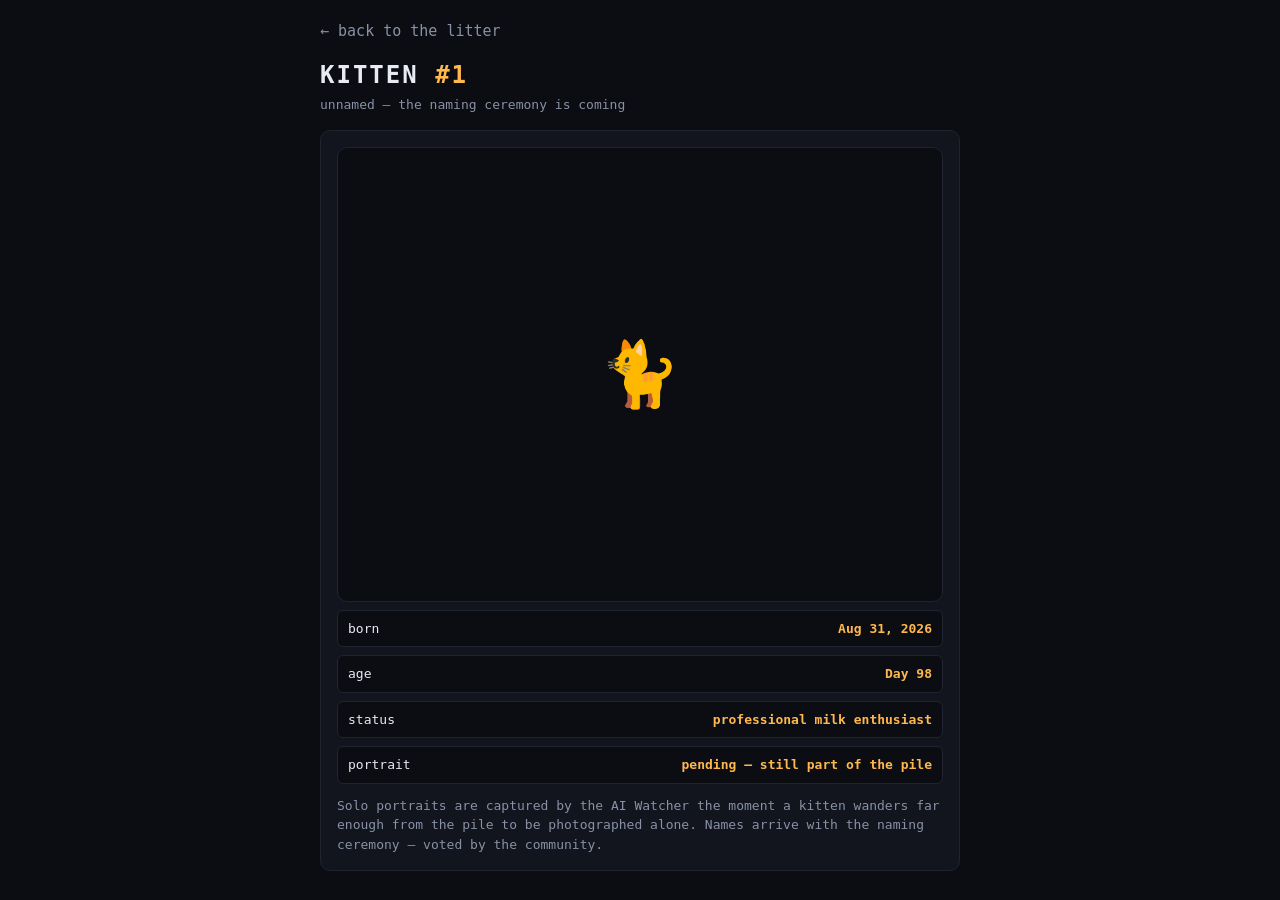
==== kitten.html @ a92bf665 "Add Watcher thread, The Six roster, and per-kitten pages Co-Authored-By: Claude Fable 5 <noreply@ant" ====
<!doctype html>
<html lang="en">
<head>
<meta charset="utf-8">
<meta name="viewport" content="width=device-width, initial-scale=1">
<title>THE LITTER — kitten</title>
<style>
  :root {
    --bg: #0b0d12; --panel: #12151d; --edge: #1f2430; --text: #e8ebf2; --dim: #8891a5;
    --accent: #ffb84d; --hot: #ff5c7a; --ok: #58d68d;
  }
  * { box-sizing: border-box; margin: 0; }
  body { background: var(--bg); color: var(--text); font: 15px/1.5 ui-monospace, "SF Mono", Menlo, monospace; padding: 20px; }
  .wrap { max-width: 640px; margin: 0 auto; }
  a { color: var(--dim); text-decoration: none; }
  a:hover { color: var(--accent); }
  h1 { font-size: 24px; letter-spacing: 2px; margin: 14px 0 2px; }
  h1 span { color: var(--accent); }
  .panel { background: var(--panel); border: 1px solid var(--edge); border-radius: 10px; padding: 16px; margin-top: 16px; }
  .portrait { width: 100%; aspect-ratio: 4/3; border-radius: 10px; border: 1px solid var(--edge); background: var(--bg); display: grid; place-items: center; overflow: hidden; }
  .portrait img { width: 100%; height: 100%; object-fit: cover; }
  .portrait .ph { font-size: 64px; }
  .tag { color: var(--dim); font-size: 13px; }
  .row { display: flex; justify-content: space-between; font-size: 13px; padding: 8px 10px; background: var(--bg); border: 1px solid var(--edge); border-radius: 6px; margin-top: 8px; }
  .row b { color: var(--accent); }
  .note { color: var(--dim); font-size: 13px; margin-top: 12px; }
</style>
</head>
<body>
<div class="wrap">
  <a href="/">&larr; back to the litter</a>
  <h1>KITTEN <span id="num">#?</span></h1>
  <div class="tag" id="name">unnamed — the naming ceremony is coming</div>

  <div class="panel">
    <div class="portrait" id="portrait"><span class="ph">🐈</span></div>
    <div class="row"><span>born</span><b>Aug 31, 2026</b></div>
    <div class="row"><span>age</span><b id="age">Day ?</b></div>
    <div class="row"><span>status</span><b id="status">professional milk enthusiast</b></div>
    <div class="row"><span>portrait</span><b id="pstatus">pending — still part of the pile</b></div>
    <div class="note">Solo portraits are captured by the AI Watcher the moment a kitten
    wanders far enough from the pile to be photographed alone. Names arrive with the
    naming ceremony — voted by the community.</div>
  </div>
</div>

<script>
const KITTENS = {
  1: { name: null }, 2: { name: null }, 3: { name: null },
  4: { name: null }, 5: { name: null }, 6: { name: null },
};
const n = Math.min(6, Math.max(1, Number(new URLSearchParams(location.search).get("n")) || 1));
document.getElementById("num").textContent = "#" + n;
document.title = "THE LITTER — kitten #" + n;
if (KITTENS[n].name) document.getElementById("name").textContent = KITTENS[n].name;
document.getElementById("age").textContent = "Day " + (Math.floor((Date.now() - new Date("2026-08-31")) / 864e5) + 1);
const img = new Image();
img.onload = () => {
  const p = document.getElementById("portrait");
  p.innerHTML = "";
  p.appendChild(img);
  document.getElementById("pstatus").textContent = "captured by the Watcher";
};
img.src = "k/" + n + ".jpg";
</script>
</body>
</html>
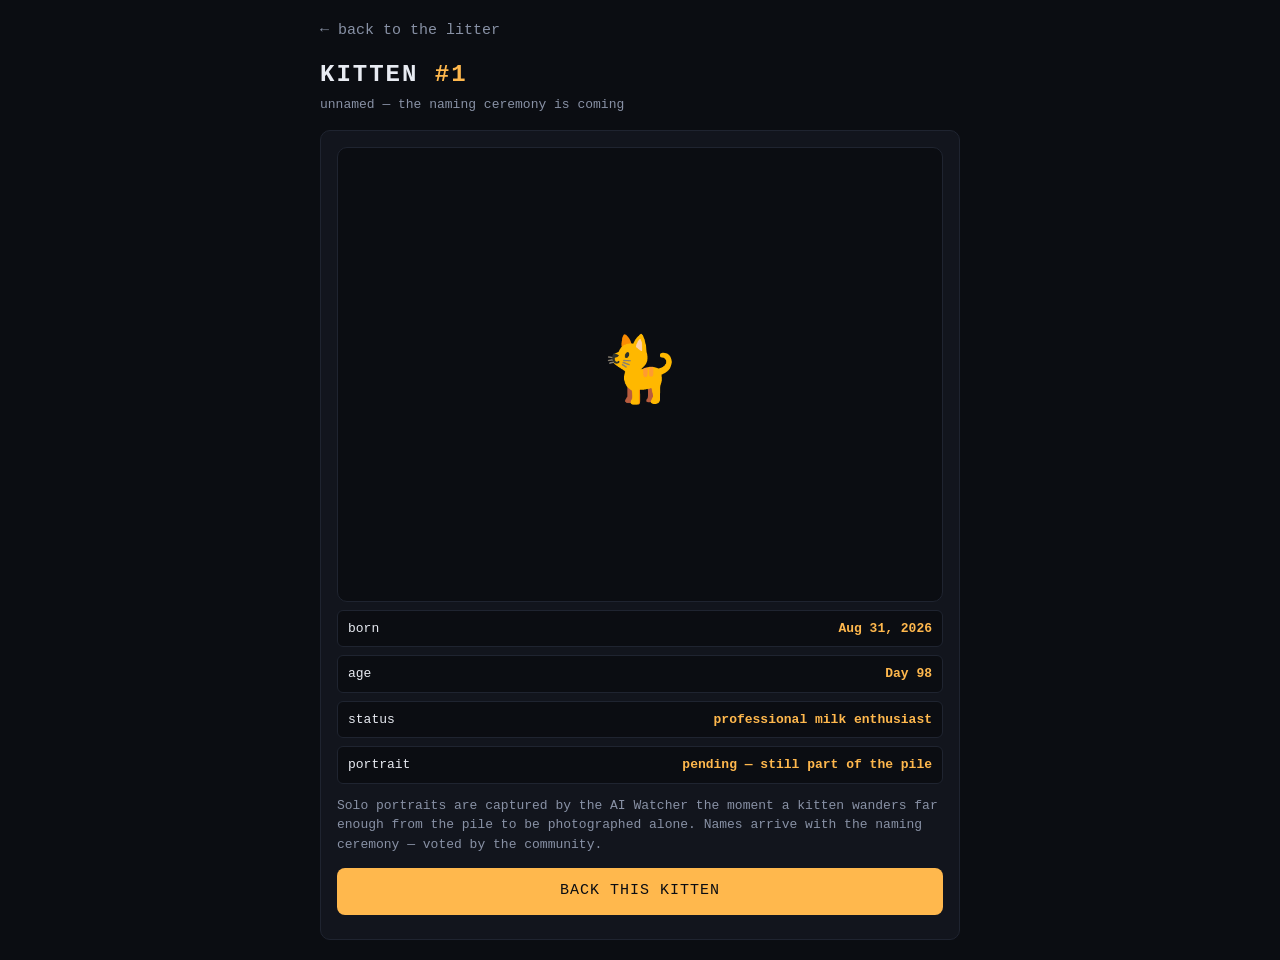
==== commit fef495a3: "Pump-page upgrade: OG tags, mantra marquee, coin strip, big stats, three-things, moments gallery, ki" ====
--- a/kitten.html
+++ b/kitten.html
@@ -24,6 +24,9 @@
   .row { display: flex; justify-content: space-between; font-size: 13px; padding: 8px 10px; background: var(--bg); border: 1px solid var(--edge); border-radius: 6px; margin-top: 8px; }
   .row b { color: var(--accent); }
   .note { color: var(--dim); font-size: 13px; margin-top: 12px; }
+  .pledge { width: 100%; margin-top: 14px; padding: 12px; font: inherit; font-size: 15px; letter-spacing: 1px; color: var(--bg); background: var(--accent); border: 0; border-radius: 8px; cursor: pointer; }
+  .pledge:disabled { background: var(--edge); color: var(--dim); cursor: default; }
+  .backers { text-align: center; color: var(--ok); font-size: 13px; margin-top: 8px; }
 </style>
 </head>
 <body>
@@ -41,6 +44,8 @@
     <div class="note">Solo portraits are captured by the AI Watcher the moment a kitten
     wanders far enough from the pile to be photographed alone. Names arrive with the
     naming ceremony — voted by the community.</div>
+    <button class="pledge" id="pledge">BACK THIS KITTEN</button>
+    <div class="backers" id="backers"></div>
   </div>
 </div>
 
@@ -54,6 +59,36 @@
 document.title = "THE LITTER — kitten #" + n;
 if (KITTENS[n].name) document.getElementById("name").textContent = KITTENS[n].name;
 document.getElementById("age").textContent = "Day " + (Math.floor((Date.now() - new Date("2026-08-31")) / 864e5) + 1);
+const API = "https://litter-api.boogaav.workers.dev";
+const btn = document.getElementById("pledge");
+const backersEl = document.getElementById("backers");
+
+function renderCounts(pledges) {
+  const mine = pledges.find((p) => p.kitten === n);
+  backersEl.textContent = mine ? `${mine.count} backers` : "be the first backer";
+}
+fetch(API + "/api/pledges").then((r) => r.json()).then(renderCounts).catch(() => {});
+
+let pledged = false;
+try { pledged = localStorage.getItem("pledged-" + n) === "1"; } catch {}
+if (pledged) { btn.disabled = true; btn.textContent = "YOU BACK KITTEN #" + n; }
+
+btn.onclick = async () => {
+  btn.disabled = true;
+  try {
+    const pledges = await (await fetch(API + "/pledge", {
+      method: "POST",
+      headers: { "content-type": "application/json" },
+      body: JSON.stringify({ kitten: n }),
+    })).json();
+    renderCounts(pledges);
+    btn.textContent = "YOU BACK KITTEN #" + n;
+    try { localStorage.setItem("pledged-" + n, "1"); } catch {}
+  } catch {
+    btn.disabled = false;
+  }
+};
+
 const img = new Image();
 img.onload = () => {
   const p = document.getElementById("portrait");
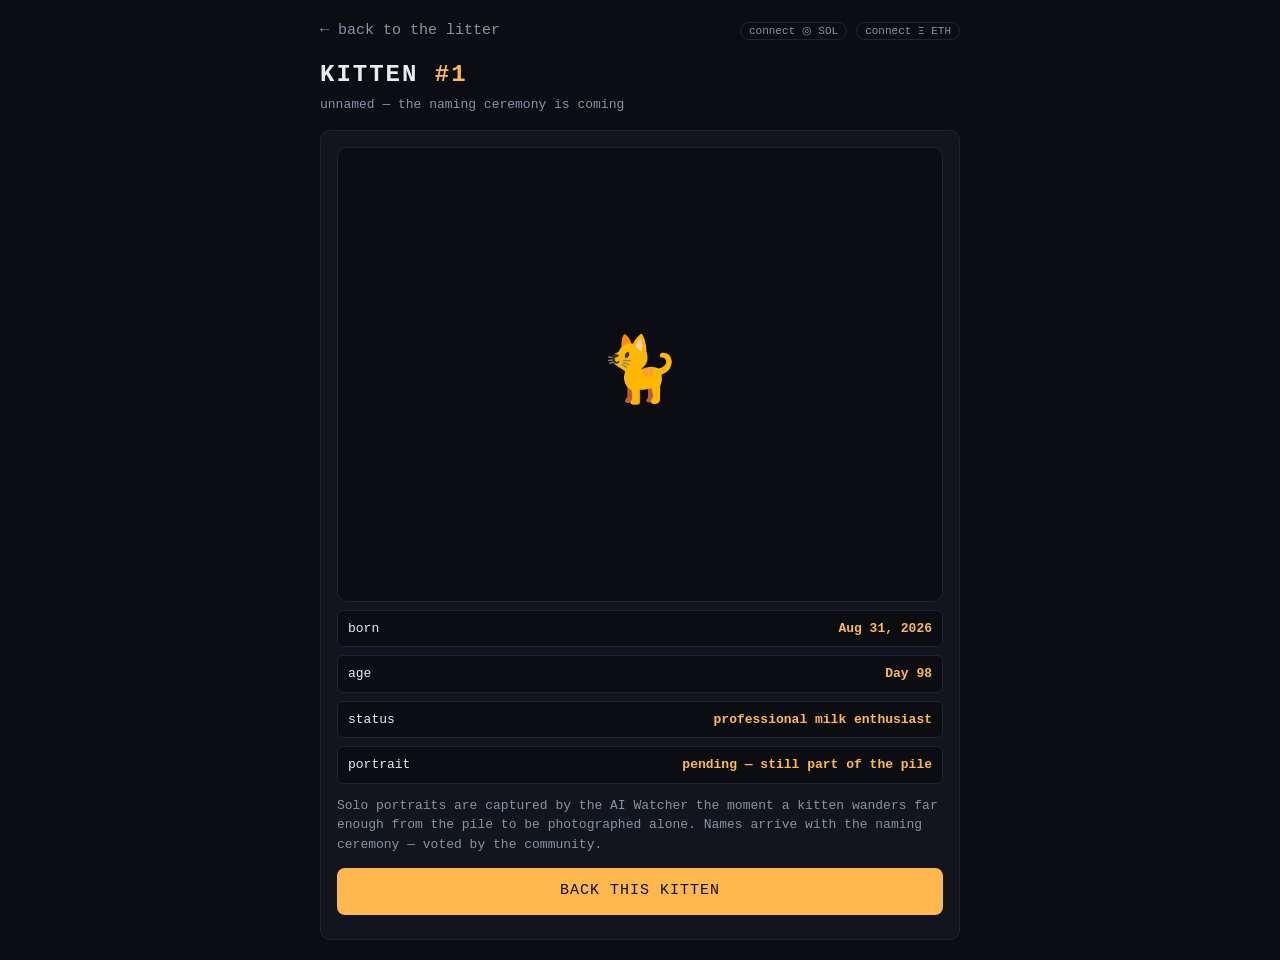
==== commit 95c06b8c: "Sign-in with ETH & SOL wallets: verified sessions, wallet-bound kitten pledges Co-Authored-By: Claud" ====
--- a/kitten.html
+++ b/kitten.html
@@ -27,11 +27,14 @@
   .pledge { width: 100%; margin-top: 14px; padding: 12px; font: inherit; font-size: 15px; letter-spacing: 1px; color: var(--bg); background: var(--accent); border: 0; border-radius: 8px; cursor: pointer; }
   .pledge:disabled { background: var(--edge); color: var(--dim); cursor: default; }
   .backers { text-align: center; color: var(--ok); font-size: 13px; margin-top: 8px; }
+  .badge { font-size: 11px; padding: 2px 8px; border-radius: 99px; border: 1px solid var(--edge); color: var(--dim); }
+  .badge.liveai { border-color: var(--ok); color: var(--ok); }
+  .topbar { display: flex; justify-content: space-between; align-items: center; }
 </style>
 </head>
 <body>
 <div class="wrap">
-  <a href="/">&larr; back to the litter</a>
+  <div class="topbar"><a href="/">&larr; back to the litter</a><span id="walletBox"></span></div>
   <h1>KITTEN <span id="num">#?</span></h1>
   <div class="tag" id="name">unnamed — the naming ceremony is coming</div>
 
@@ -49,6 +52,7 @@
   </div>
 </div>
 
+<script src="wallet.js"></script>
 <script>
 const KITTENS = {
   1: { name: null }, 2: { name: null }, 3: { name: null },
@@ -69,21 +73,42 @@
 }
 fetch(API + "/api/pledges").then((r) => r.json()).then(renderCounts).catch(() => {});
 
-let pledged = false;
-try { pledged = localStorage.getItem("pledged-" + n) === "1"; } catch {}
-if (pledged) { btn.disabled = true; btn.textContent = "YOU BACK KITTEN #" + n; }
+function syncButton() {
+  const s = walletSession();
+  if (s) {
+    btn.disabled = false;
+    btn.textContent = "BACK KITTEN #" + n + " AS " + shortAddr(s.address);
+    fetch(API + "/api/me", { headers: { authorization: "Bearer " + s.token } })
+      .then((r) => r.json())
+      .then((me) => { if (me.kitten === n) btn.textContent = "KITTEN #" + n + " IS YOURS 🐾"; })
+      .catch(() => {});
+  } else {
+    let pledged = false;
+    try { pledged = localStorage.getItem("pledged-" + n) === "1"; } catch {}
+    btn.disabled = pledged;
+    btn.textContent = pledged ? "YOU BACK KITTEN #" + n : "BACK THIS KITTEN";
+  }
+}
+mountWalletButton(syncButton);
+syncButton();
 
 btn.onclick = async () => {
   btn.disabled = true;
+  const s = walletSession();
   try {
+    const headers = { "content-type": "application/json" };
+    if (s) headers.authorization = "Bearer " + s.token;
     const pledges = await (await fetch(API + "/pledge", {
-      method: "POST",
-      headers: { "content-type": "application/json" },
-      body: JSON.stringify({ kitten: n }),
+      method: "POST", headers, body: JSON.stringify({ kitten: n }),
     })).json();
     renderCounts(pledges);
-    btn.textContent = "YOU BACK KITTEN #" + n;
-    try { localStorage.setItem("pledged-" + n, "1"); } catch {}
+    if (s) {
+      btn.textContent = "KITTEN #" + n + " IS YOURS 🐾";
+      btn.disabled = false;
+    } else {
+      btn.textContent = "YOU BACK KITTEN #" + n;
+      try { localStorage.setItem("pledged-" + n, "1"); } catch {}
+    }
   } catch {
     btn.disabled = false;
   }
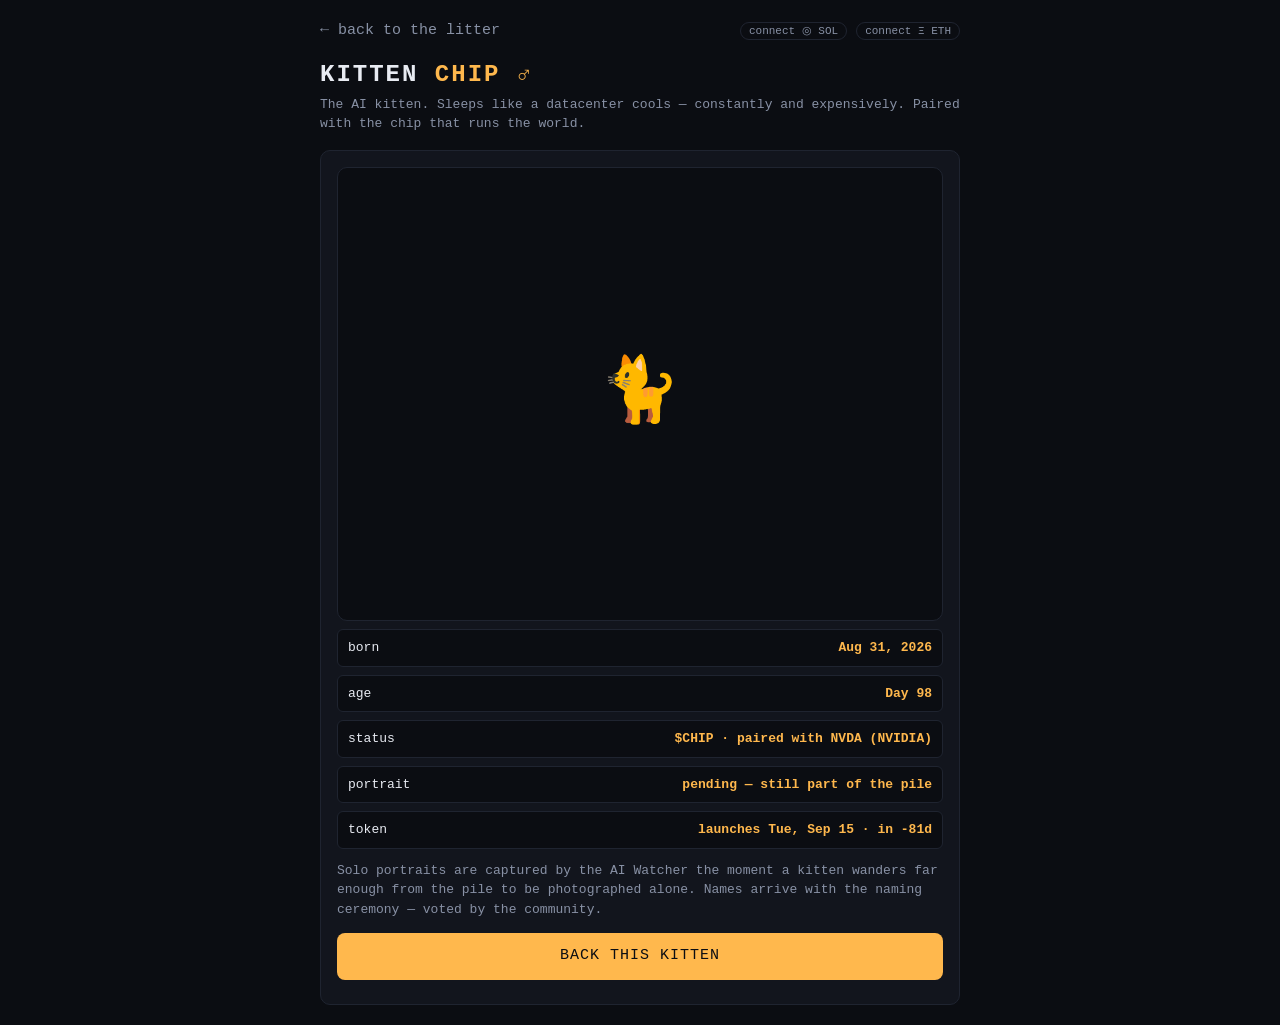
==== commit becc3f84: "The Family slider: six kitten profiles with stock pair, ticker, Tuesday launch schedule; kitten page" ====
--- a/kitten.html
+++ b/kitten.html
@@ -53,16 +53,31 @@
 </div>
 
 <script src="wallet.js"></script>
+<script src="kittens.js"></script>
 <script>
-const KITTENS = {
-  1: { name: null }, 2: { name: null }, 3: { name: null },
-  4: { name: null }, 5: { name: null }, 6: { name: null },
-};
 const n = Math.min(6, Math.max(1, Number(new URLSearchParams(location.search).get("n")) || 1));
-document.getElementById("num").textContent = "#" + n;
-document.title = "THE LITTER — kitten #" + n;
-if (KITTENS[n].name) document.getElementById("name").textContent = KITTENS[n].name;
+const K = KITTENS.find((k) => k.n === n);
+document.getElementById("num").textContent = K.name.toUpperCase() + " " + K.sex;
+document.title = "THE LITTER — " + K.name + " ($" + K.ticker + ")";
+document.getElementById("name").textContent = K.bio;
 document.getElementById("age").textContent = "Day " + (Math.floor((Date.now() - new Date("2026-08-31")) / 864e5) + 1);
+document.getElementById("status").textContent = "$" + K.ticker + " · paired with " + K.pair + " (" + K.pairName + ")";
+const launchRow = document.createElement("div");
+launchRow.className = "row";
+launchRow.innerHTML = `<span>token</span><b>${kittenLaunchLabel(K)}</b>`;
+document.getElementById("pstatus").parentElement.after(launchRow);
+if (K.ca) {
+  const caRow = document.createElement("div");
+  caRow.className = "row";
+  caRow.innerHTML = `<span>CA</span><b style="cursor:pointer" title="copy">${K.ca.slice(0, 8)}…${K.ca.slice(-6)} 📋</b>`;
+  caRow.querySelector("b").onclick = () => navigator.clipboard.writeText(K.ca);
+  launchRow.after(caRow);
+  const trade = document.createElement("a");
+  trade.className = "pledge"; trade.style.cssText = "display:block;text-align:center;text-decoration:none;margin-top:10px";
+  trade.target = "_blank"; trade.rel = "noopener";
+  trade.href = "https://www.ponsfamily.com/launchpad/" + K.ca; trade.textContent = "🐾 TRADE $" + K.ticker;
+  caRow.after(trade);
+}
 const API = "https://litter-api.boogaav.workers.dev";
 const btn = document.getElementById("pledge");
 const backersEl = document.getElementById("backers");
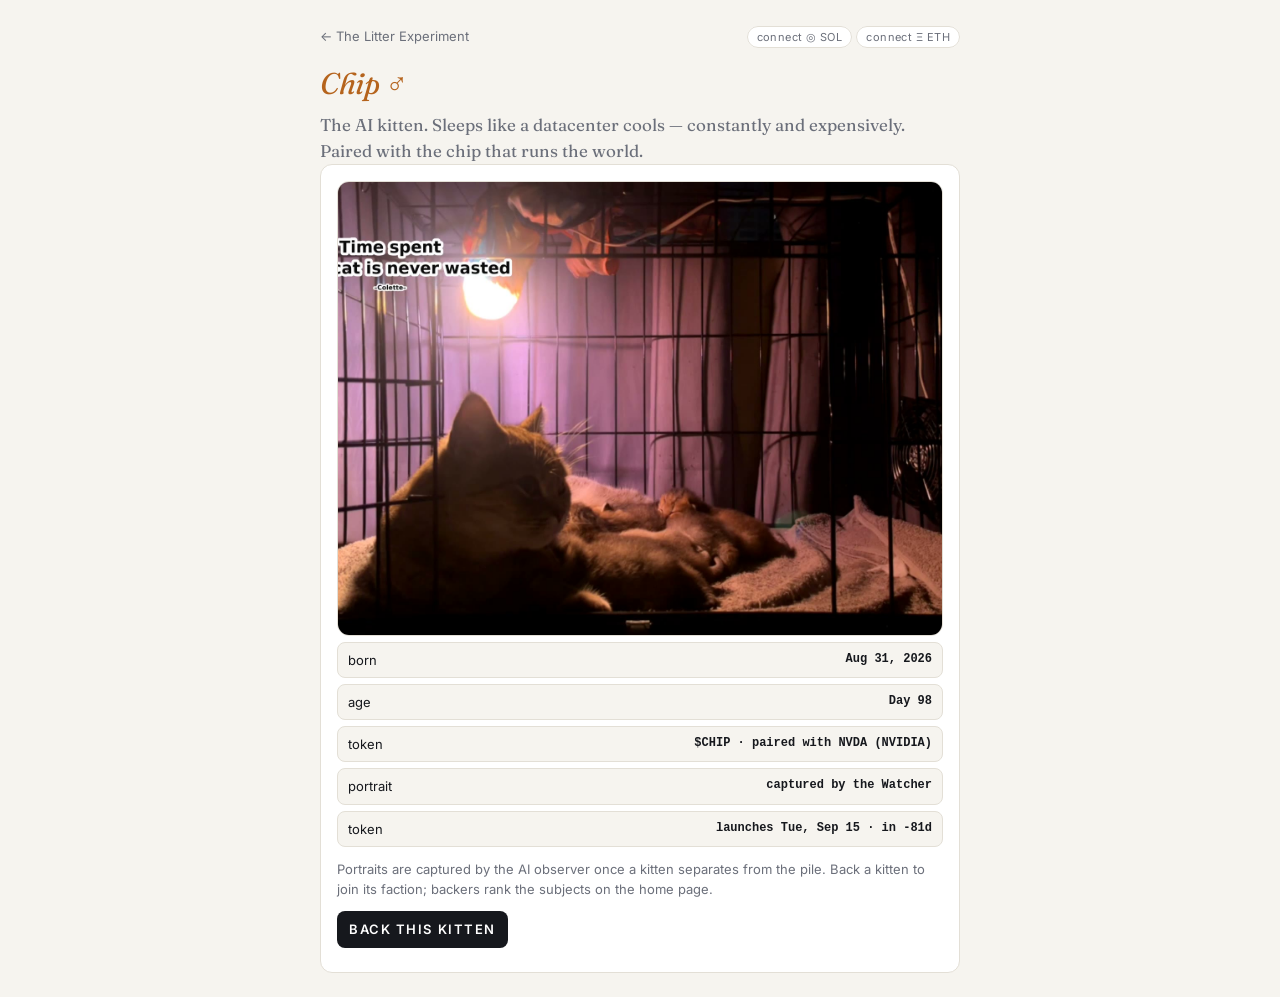
==== commit 524de562: "Light 'open experiment' theme: shared theme.css, editorial type, emoji-free UI, reframed copy Co-Aut" ====
--- a/kitten.html
+++ b/kitten.html
@@ -4,50 +4,33 @@
 <meta charset="utf-8">
 <meta name="viewport" content="width=device-width, initial-scale=1">
 <title>THE LITTER — kitten</title>
+<link rel="stylesheet" href="theme.css">
 <style>
-  :root {
-    --bg: #0b0d12; --panel: #12151d; --edge: #1f2430; --text: #e8ebf2; --dim: #8891a5;
-    --accent: #ffb84d; --hot: #ff5c7a; --ok: #58d68d;
-  }
-  * { box-sizing: border-box; margin: 0; }
-  body { background: var(--bg); color: var(--text); font: 15px/1.5 ui-monospace, "SF Mono", Menlo, monospace; padding: 20px; }
-  .wrap { max-width: 640px; margin: 0 auto; }
-  a { color: var(--dim); text-decoration: none; }
-  a:hover { color: var(--accent); }
-  h1 { font-size: 24px; letter-spacing: 2px; margin: 14px 0 2px; }
-  h1 span { color: var(--accent); }
-  .panel { background: var(--panel); border: 1px solid var(--edge); border-radius: 10px; padding: 16px; margin-top: 16px; }
-  .portrait { width: 100%; aspect-ratio: 4/3; border-radius: 10px; border: 1px solid var(--edge); background: var(--bg); display: grid; place-items: center; overflow: hidden; }
+  .wrap { max-width: 640px; }
+  .portrait { width: 100%; aspect-ratio: 4/3; border-radius: 12px; border: 1px solid var(--edge); background: var(--accent-soft); display: grid; place-items: center; overflow: hidden; color: var(--accent); font: 600 64px var(--serif); }
   .portrait img { width: 100%; height: 100%; object-fit: cover; }
-  .portrait .ph { font-size: 64px; }
-  .tag { color: var(--dim); font-size: 13px; }
-  .row { display: flex; justify-content: space-between; font-size: 13px; padding: 8px 10px; background: var(--bg); border: 1px solid var(--edge); border-radius: 6px; margin-top: 8px; }
-  .row b { color: var(--accent); }
+  .tag { color: var(--dim); font-family: var(--serif); font-size: 17px; margin-top: 4px; }
   .note { color: var(--dim); font-size: 13px; margin-top: 12px; }
-  .pledge { width: 100%; margin-top: 14px; padding: 12px; font: inherit; font-size: 15px; letter-spacing: 1px; color: var(--bg); background: var(--accent); border: 0; border-radius: 8px; cursor: pointer; }
-  .pledge:disabled { background: var(--edge); color: var(--dim); cursor: default; }
   .backers { text-align: center; color: var(--ok); font-size: 13px; margin-top: 8px; }
-  .badge { font-size: 11px; padding: 2px 8px; border-radius: 99px; border: 1px solid var(--edge); color: var(--dim); }
-  .badge.liveai { border-color: var(--ok); color: var(--ok); }
   .topbar { display: flex; justify-content: space-between; align-items: center; }
+  .topbar a { text-decoration: none; color: var(--dim); font-size: 13px; }
+  h1 { margin-top: 14px; }
 </style>
 </head>
 <body>
 <div class="wrap">
-  <div class="topbar"><a href="/">&larr; back to the litter</a><span id="walletBox"></span></div>
-  <h1>KITTEN <span id="num">#?</span></h1>
-  <div class="tag" id="name">unnamed — the naming ceremony is coming</div>
+  <div class="topbar"><a href="/">&larr; The Litter Experiment</a><span id="walletBox"></span></div>
+  <h1><span id="num">Kitten</span></h1>
+  <div class="tag" id="name"></div>
 
   <div class="panel">
-    <div class="portrait" id="portrait"><span class="ph">🐈</span></div>
+    <div class="portrait" id="portrait"><span class="ph" id="ph"></span></div>
     <div class="row"><span>born</span><b>Aug 31, 2026</b></div>
     <div class="row"><span>age</span><b id="age">Day ?</b></div>
-    <div class="row"><span>status</span><b id="status">professional milk enthusiast</b></div>
+    <div class="row"><span>token</span><b id="status"></b></div>
     <div class="row"><span>portrait</span><b id="pstatus">pending — still part of the pile</b></div>
-    <div class="note">Solo portraits are captured by the AI Watcher the moment a kitten
-    wanders far enough from the pile to be photographed alone. Names arrive with the
-    naming ceremony — voted by the community.</div>
-    <button class="pledge" id="pledge">BACK THIS KITTEN</button>
+    <div class="note">Portraits are captured by the AI observer once a kitten separates from the pile. Back a kitten to join its faction; backers rank the subjects on the home page.</div>
+    <button class="pledge" id="pledge">Back this kitten</button>
     <div class="backers" id="backers"></div>
   </div>
 </div>
@@ -57,8 +40,9 @@
 <script>
 const n = Math.min(6, Math.max(1, Number(new URLSearchParams(location.search).get("n")) || 1));
 const K = KITTENS.find((k) => k.n === n);
-document.getElementById("num").textContent = K.name.toUpperCase() + " " + K.sex;
-document.title = "THE LITTER — " + K.name + " ($" + K.ticker + ")";
+document.getElementById("num").textContent = K.name + " " + K.sex;
+document.getElementById("ph").textContent = K.name[0];
+document.title = "The Litter Experiment — " + K.name + " ($" + K.ticker + ")";
 document.getElementById("name").textContent = K.bio;
 document.getElementById("age").textContent = "Day " + (Math.floor((Date.now() - new Date("2026-08-31")) / 864e5) + 1);
 document.getElementById("status").textContent = "$" + K.ticker + " · paired with " + K.pair + " (" + K.pairName + ")";
@@ -75,7 +59,7 @@
   const trade = document.createElement("a");
   trade.className = "pledge"; trade.style.cssText = "display:block;text-align:center;text-decoration:none;margin-top:10px";
   trade.target = "_blank"; trade.rel = "noopener";
-  trade.href = "https://www.ponsfamily.com/launchpad/" + K.ca; trade.textContent = "🐾 TRADE $" + K.ticker;
+  trade.href = "https://www.ponsfamily.com/launchpad/" + K.ca; trade.textContent = "Trade $" + K.ticker;
   caRow.after(trade);
 }
 const API = "https://litter-api.boogaav.workers.dev";
@@ -92,16 +76,16 @@
   const s = walletSession();
   if (s) {
     btn.disabled = false;
-    btn.textContent = "BACK KITTEN #" + n + " AS " + shortAddr(s.address);
+    btn.textContent = "Back " + K.name + " as " + shortAddr(s.address);
     fetch(API + "/api/me", { headers: { authorization: "Bearer " + s.token } })
       .then((r) => r.json())
-      .then((me) => { if (me.kitten === n) btn.textContent = "KITTEN #" + n + " IS YOURS 🐾"; })
+      .then((me) => { if (me.kitten === n) btn.textContent = "You back " + K.name; })
       .catch(() => {});
   } else {
     let pledged = false;
     try { pledged = localStorage.getItem("pledged-" + n) === "1"; } catch {}
     btn.disabled = pledged;
-    btn.textContent = pledged ? "YOU BACK KITTEN #" + n : "BACK THIS KITTEN";
+    btn.textContent = pledged ? "You back " + K.name : "Back this kitten";
   }
 }
 mountWalletButton(syncButton);
@@ -118,10 +102,10 @@
     })).json();
     renderCounts(pledges);
     if (s) {
-      btn.textContent = "KITTEN #" + n + " IS YOURS 🐾";
+      btn.textContent = "You back " + K.name;
       btn.disabled = false;
     } else {
-      btn.textContent = "YOU BACK KITTEN #" + n;
+      btn.textContent = "You back " + K.name;
       try { localStorage.setItem("pledged-" + n, "1"); } catch {}
     }
   } catch {
--- a/theme.css
+++ b/theme.css
@@ -0,0 +1,122 @@
+/* THE LITTER — light "open experiment" theme. Shared by index, kitten, moments. */
+@import url('https://fonts.googleapis.com/css2?family=Fraunces:opsz,wght@9..144,400;9..144,600&family=Inter:wght@400;500;600&display=swap');
+
+:root {
+  --bg: #f6f4ef;        /* warm paper */
+  --panel: #ffffff;
+  --edge: #e3dfd6;
+  --text: #16181d;
+  --dim: #6b6f7a;
+  --accent: #b5631c;    /* amber ink */
+  --accent-soft: #f3e4d3;
+  --hot: #b3261e;
+  --ok: #1f7a4d;
+  --serif: "Fraunces", "Iowan Old Style", Georgia, serif;
+  --sans: "Inter", -apple-system, "Segoe UI", Helvetica, Arial, sans-serif;
+  --mono: ui-monospace, "SF Mono", Menlo, monospace;
+}
+* { box-sizing: border-box; margin: 0; }
+html { color-scheme: light; }
+body { background: var(--bg); color: var(--text); font: 15px/1.55 var(--sans); padding: 24px 20px; }
+a { color: var(--accent); }
+.wrap { max-width: 1100px; margin: 0 auto; }
+
+/* header */
+header { display: flex; align-items: baseline; gap: 14px; margin-bottom: 6px; flex-wrap: wrap; }
+h1 { font-family: var(--serif); font-weight: 600; font-size: 30px; letter-spacing: -0.01em; }
+h1 span { color: var(--accent); font-style: italic; font-weight: 400; }
+.tagline { font-family: var(--serif); font-size: 17px; color: var(--dim); margin-bottom: 18px; }
+.live { color: var(--hot); font-weight: 600; font-size: 12px; letter-spacing: .12em; text-transform: uppercase; }
+.live::before { content: ""; display: inline-block; width: 7px; height: 7px; border-radius: 50%; background: var(--hot); margin-right: 6px; animation: blink 1.6s infinite; }
+@keyframes blink { 50% { opacity: .25; } }
+.day { color: var(--dim); font-size: 13px; }
+.badge { font-size: 11px; padding: 3px 9px; border-radius: 99px; border: 1px solid var(--edge); color: var(--dim); background: var(--panel); text-decoration: none; letter-spacing: .04em; }
+.badge.liveai { border-color: var(--ok); color: var(--ok); }
+.badge.mock { border-color: var(--accent); color: var(--accent); }
+
+/* status band (replaces the scrolling marquee) */
+.band { border-top: 1px solid var(--edge); border-bottom: 1px solid var(--edge); padding: 8px 0; margin: 0 0 18px; font-size: 11px; letter-spacing: .14em; text-transform: uppercase; color: var(--dim); display: flex; gap: 22px; flex-wrap: wrap; }
+.band b { color: var(--text); font-weight: 600; }
+
+/* layout + panels */
+.grid { display: grid; grid-template-columns: 1fr 380px; gap: 16px; }
+@media (max-width: 900px) { .grid { grid-template-columns: 1fr; } }
+.panel { background: var(--panel); border: 1px solid var(--edge); border-radius: 12px; padding: 16px; }
+.panel h2 { font-size: 11px; letter-spacing: .14em; color: var(--dim); text-transform: uppercase; margin-bottom: 12px; display: flex; align-items: center; font-weight: 600; }
+
+/* stream */
+.videobox { aspect-ratio: 16/9; background: #111; border-radius: 8px; display: grid; place-items: center; color: #999; overflow: hidden; }
+.videobox img, .videobox iframe { width: 100%; height: 100%; object-fit: cover; border: 0; }
+.commentary { font-family: var(--serif); font-size: 19px; line-height: 1.4; color: var(--text); min-height: 2.6em; margin: 12px 0 6px; }
+.hype { display: flex; gap: 4px; margin-top: 6px; }
+.hype i { width: 22px; height: 6px; border-radius: 3px; background: var(--edge); }
+.hype i.on { background: var(--accent); }
+.stats { display: grid; grid-template-columns: repeat(4, 1fr); gap: 8px; margin-top: 12px; }
+.stat { background: var(--bg); border: 1px solid var(--edge); border-radius: 8px; padding: 8px; text-align: center; }
+.stat b { display: block; font-size: 20px; font-weight: 600; font-family: var(--serif); }
+.stat span { font-size: 11px; color: var(--dim); letter-spacing: .06em; text-transform: uppercase; }
+
+/* headline numbers */
+.bigstats { display: grid; grid-template-columns: repeat(4, 1fr); gap: 10px; margin-bottom: 16px; }
+@media (max-width: 700px) { .bigstats { grid-template-columns: repeat(2, 1fr); } }
+.bigstats .bs { background: var(--panel); border: 1px solid var(--edge); border-radius: 12px; padding: 14px; text-align: center; }
+.bigstats .bs b { display: block; font-family: var(--serif); font-size: 30px; font-weight: 600; color: var(--text); line-height: 1.1; }
+.bigstats .bs span { font-size: 11px; color: var(--dim); letter-spacing: .12em; text-transform: uppercase; }
+
+/* coin strip */
+.coinstrip { background: var(--panel); border: 1px solid var(--edge); border-radius: 12px; padding: 10px 16px; margin-bottom: 16px; font-size: 13px; display: flex; gap: 16px; flex-wrap: wrap; align-items: center; }
+.coinstrip b { color: var(--text); font-weight: 600; }
+.coinstrip .mono { font-family: var(--mono); color: var(--dim); }
+.coinstrip a { color: var(--accent); text-decoration: none; font-weight: 500; }
+
+/* rows, buttons */
+.row, .mrow { display: flex; justify-content: space-between; font-size: 13px; padding: 7px 10px; background: var(--bg); border: 1px solid var(--edge); border-radius: 8px; margin-top: 6px; }
+.row b, .mrow b { color: var(--text); font-weight: 600; font-family: var(--mono); font-size: 12px; }
+.pledge, a.pledge { display: block; margin-top: 12px; padding: 12px; font: 600 13px/1 var(--sans); letter-spacing: .12em; text-transform: uppercase; color: #fff; background: var(--text); border: 0; border-radius: 8px; cursor: pointer; text-align: center; text-decoration: none; }
+.pledge:hover { background: var(--accent); }
+.pledge:disabled { background: var(--edge); color: var(--dim); cursor: default; }
+.pate { margin-top: 10px; padding: 10px 12px; background: var(--accent-soft); border-radius: 8px; font-size: 13px; }
+.pate b { font-family: var(--serif); font-size: 20px; margin-right: 6px; color: var(--accent); }
+.tape { margin-top: 10px; max-height: 140px; overflow-y: auto; font-family: var(--mono); }
+.tape .tr { font-size: 12px; padding: 5px 4px; border-bottom: 1px solid var(--edge); display: flex; justify-content: space-between; }
+.tape .buy { color: var(--ok); } .tape .sell { color: var(--hot); }
+
+/* feed + thread */
+.feed { display: flex; flex-direction: column; gap: 6px; max-height: 420px; overflow-y: auto; }
+.evt { border-left: 2px solid var(--edge); padding: 4px 10px; font-size: 13px; }
+.evt.h4, .evt.h5 { border-left-color: var(--accent); }
+.evt time { color: var(--dim); font-size: 11px; font-family: var(--mono); margin-right: 6px; }
+.post { display: flex; gap: 12px; padding: 14px 0; border-bottom: 1px solid var(--edge); }
+.post:last-of-type { border-bottom: 0; }
+.post .avatar { width: 36px; height: 36px; border-radius: 50%; background: var(--text); color: #fff; display: grid; place-items: center; font: 600 11px var(--sans); flex-shrink: 0; }
+.post .who { font-size: 12px; color: var(--dim); } .post .who b { color: var(--text); font-weight: 600; }
+.post .who time { margin-left: 8px; }
+.post .txt { margin: 4px 0 10px; font-size: 15px; line-height: 1.55; font-family: var(--serif); }
+.post img.snap { max-width: 100%; border-radius: 8px; border: 1px solid var(--edge); }
+
+/* leaderboard */
+table.lb { width: 100%; border-collapse: collapse; font-size: 14px; }
+.lb th { text-align: left; font-size: 10px; letter-spacing: .12em; color: var(--dim); text-transform: uppercase; padding: 4px 8px; font-weight: 600; }
+.lb td { padding: 9px 8px; border-top: 1px solid var(--edge); vertical-align: middle; }
+.lb tr.row { cursor: pointer; display: table-row; background: none; border: 0; padding: 0; margin: 0; }
+.lb tr.row:hover td { background: var(--bg); }
+.lb .rank { color: var(--dim); width: 28px; font-family: var(--mono); font-size: 12px; }
+.lb .por { width: 40px; height: 40px; border-radius: 50%; background: var(--accent-soft); color: var(--accent); display: grid; place-items: center; overflow: hidden; font: 600 15px var(--serif); }
+.lb .por img { width: 100%; height: 100%; object-fit: cover; }
+.lb .name b { font-family: var(--serif); font-size: 16px; font-weight: 600; } .lb .name span { color: var(--dim); font-size: 12px; }
+.lb .tok { font-family: var(--mono); font-size: 12px; white-space: nowrap; } .lb .tok span { color: var(--dim); }
+.lb .backers { text-align: right; font-family: var(--mono); }
+.lb .launch { color: var(--dim); white-space: nowrap; text-align: right; font-size: 12px; }
+.lb .launch.tonight { color: var(--hot); font-weight: 600; }
+.lb .launch.live { color: var(--ok); font-weight: 600; }
+.lb .launch.upcoming b { color: var(--text); }
+@media (max-width: 600px) { .lb .hide-m { display: none; } }
+
+/* hover explanations */
+.q { display: inline-grid; place-items: center; width: 16px; height: 16px; border-radius: 50%; border: 1px solid var(--dim); color: var(--dim); font: 500 10px var(--sans); cursor: help; position: relative; margin-left: 6px; vertical-align: middle; text-transform: none; letter-spacing: 0; line-height: 1; }
+.q::after { content: attr(data-tip); position: absolute; left: 50%; top: 22px; transform: translateX(-50%); width: 260px; background: var(--text); color: #fff; font: 400 12px/1.5 var(--sans); padding: 9px 11px; border-radius: 8px; z-index: 20; text-align: left; white-space: normal; display: none; box-shadow: 0 10px 30px rgba(0,0,0,.18); text-transform: none; letter-spacing: 0; }
+.q:hover::after, .q:focus::after { display: block; }
+.q.r::after { left: auto; right: 0; transform: none; }
+
+footer { margin-top: 20px; color: var(--dim); font-size: 12px; display: flex; align-items: center; gap: 6px; font-family: var(--serif); font-style: italic; }
+#wall .sup { font-size: 12px; padding: 6px 8px; border-bottom: 1px solid var(--edge); } #wall .sup b { color: var(--text); }
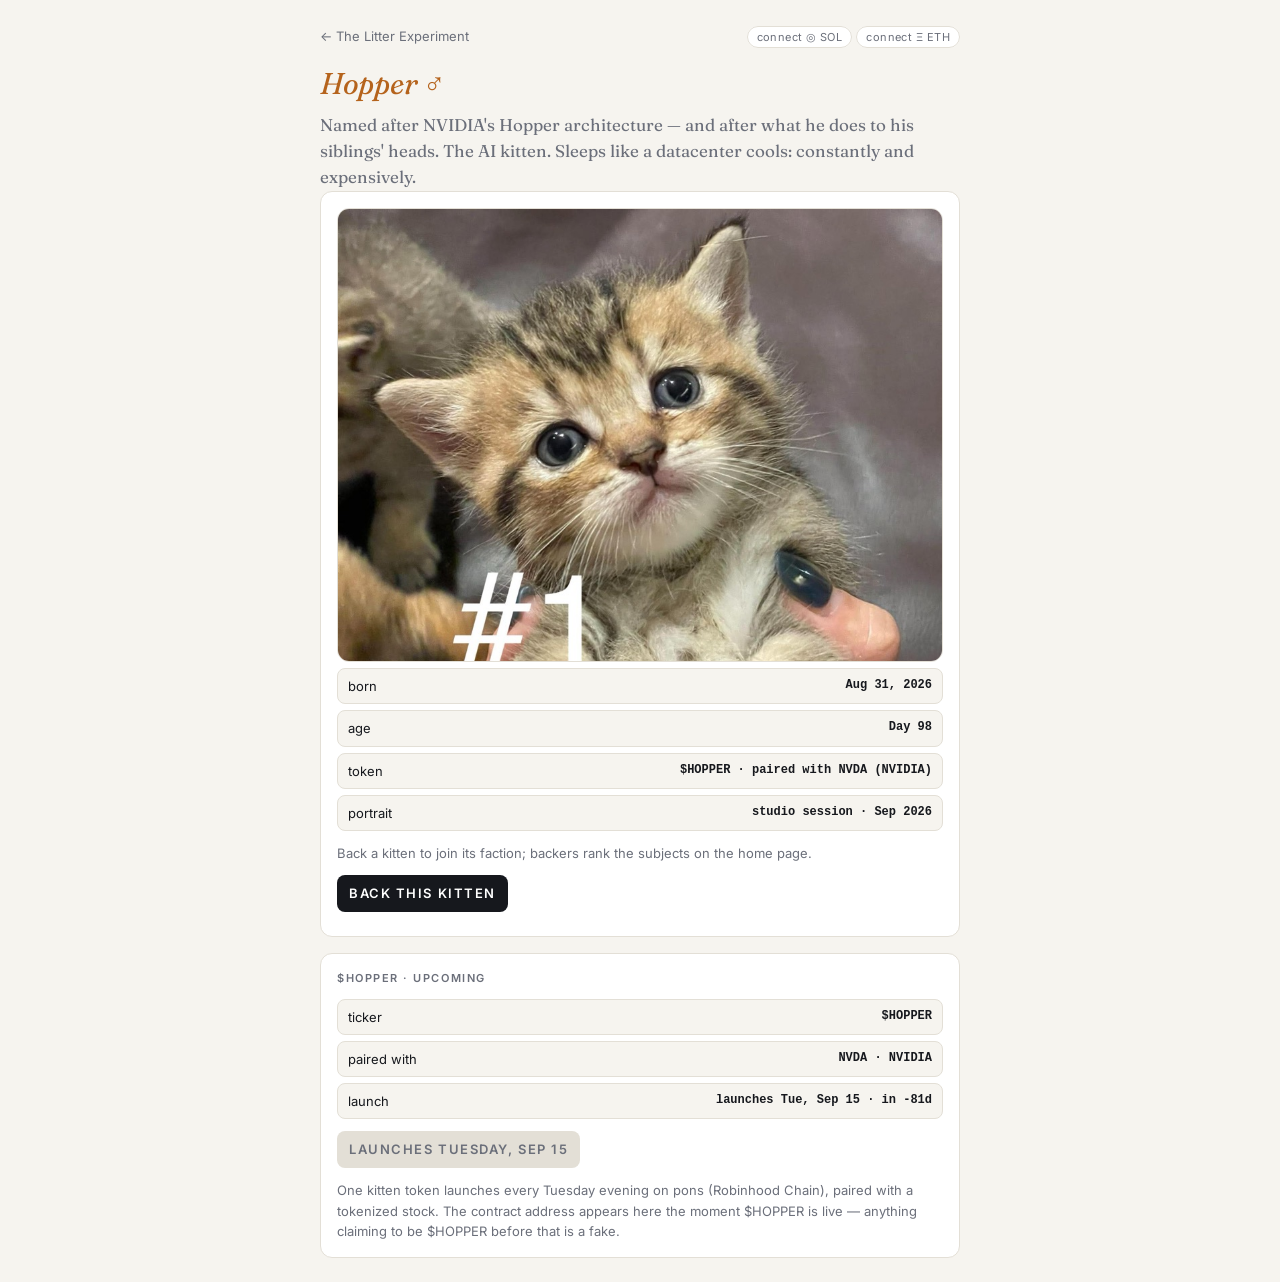
==== commit 66639fe7: "Six kitten portraits (studio shoot) + token trading panel on every kitten page Co-Authored-By: Claud" ====
--- a/kitten.html
+++ b/kitten.html
@@ -28,10 +28,20 @@
     <div class="row"><span>born</span><b>Aug 31, 2026</b></div>
     <div class="row"><span>age</span><b id="age">Day ?</b></div>
     <div class="row"><span>token</span><b id="status"></b></div>
-    <div class="row"><span>portrait</span><b id="pstatus">pending — still part of the pile</b></div>
-    <div class="note">Portraits are captured by the AI observer once a kitten separates from the pile. Back a kitten to join its faction; backers rank the subjects on the home page.</div>
+    <div class="row"><span>portrait</span><b id="pstatus">pending</b></div>
+    <div class="note">Back a kitten to join its faction; backers rank the subjects on the home page.</div>
     <button class="pledge" id="pledge">Back this kitten</button>
     <div class="backers" id="backers"></div>
+  </div>
+
+  <div class="panel" style="margin-top:16px;">
+    <h2 id="tHead">Token</h2>
+    <div class="row"><span>ticker</span><b id="tTicker"></b></div>
+    <div class="row"><span>paired with</span><b id="tPair"></b></div>
+    <div class="row"><span>launch</span><b id="tLaunch"></b></div>
+    <div id="tMarket"></div>
+    <div id="tAction"></div>
+    <div class="note" id="tNote"></div>
   </div>
 </div>
 
@@ -46,23 +56,37 @@
 document.getElementById("name").textContent = K.bio;
 document.getElementById("age").textContent = "Day " + (Math.floor((Date.now() - new Date("2026-08-31")) / 864e5) + 1);
 document.getElementById("status").textContent = "$" + K.ticker + " · paired with " + K.pair + " (" + K.pairName + ")";
-const launchRow = document.createElement("div");
-launchRow.className = "row";
-launchRow.innerHTML = `<span>token</span><b>${kittenLaunchLabel(K)}</b>`;
-document.getElementById("pstatus").parentElement.after(launchRow);
-if (K.ca) {
-  const caRow = document.createElement("div");
-  caRow.className = "row";
-  caRow.innerHTML = `<span>CA</span><b style="cursor:pointer" title="copy">${K.ca.slice(0, 8)}…${K.ca.slice(-6)} 📋</b>`;
-  caRow.querySelector("b").onclick = () => navigator.clipboard.writeText(K.ca);
-  launchRow.after(caRow);
-  const trade = document.createElement("a");
-  trade.className = "pledge"; trade.style.cssText = "display:block;text-align:center;text-decoration:none;margin-top:10px";
-  trade.target = "_blank"; trade.rel = "noopener";
-  trade.href = "https://www.ponsfamily.com/launchpad/" + K.ca; trade.textContent = "Trade $" + K.ticker;
-  caRow.after(trade);
+const API = "https://litter-api.boogaav.workers.dev";
+// --- Token trading panel ---
+{
+  const st = kittenStatus(K);
+  const d = new Date(K.launch + "T18:00:00Z");
+  document.getElementById("tHead").textContent = "$" + K.ticker + " · " + (st === "live" ? "trading" : st === "tonight" ? "launching tonight" : "upcoming");
+  document.getElementById("tTicker").textContent = "$" + K.ticker;
+  document.getElementById("tPair").textContent = K.pair + " · " + K.pairName;
+  document.getElementById("tLaunch").textContent = kittenLaunchLabel(K);
+  const act = document.getElementById("tAction"), note = document.getElementById("tNote");
+  if (K.ca) {
+    const short = K.ca.slice(0, 8) + "…" + K.ca.slice(-6);
+    act.innerHTML = `<div class="row"><span>contract</span><b id="tCa" style="cursor:pointer" title="copy">${short} · copy</b></div>
+      <a class="pledge" target="_blank" rel="noopener" href="https://www.ponsfamily.com/launchpad/${K.ca}">Trade $${K.ticker}</a>`;
+    document.getElementById("tCa").onclick = () => { navigator.clipboard.writeText(K.ca); document.getElementById("tCa").textContent = "copied"; setTimeout(() => document.getElementById("tCa").textContent = short + " · copy", 1500); };
+    note.textContent = "Only this contract address is real. Bonding curve on pons (Robinhood Chain); graduates to Uniswap at 4.2 ETH. Trading fees buy the litter's food. Memecoin, not an investment — it can go to zero.";
+    const fmt = (v) => v >= 1e6 ? "$" + (v/1e6).toFixed(2) + "M" : v >= 1e3 ? "$" + (v/1e3).toFixed(1) + "k" : "$" + v.toFixed(v < 0.01 ? 7 : 2);
+    fetch(API + "/api/market?token=" + K.ca).then((r) => r.json()).then((m) => {
+      if (m.error) return;
+      document.getElementById("tMarket").innerHTML =
+        `<div class="row"><span>price</span><b>${fmt(m.priceUsd)}</b></div>
+         <div class="row"><span>market cap</span><b>${fmt(m.mcapUsd)}</b></div>
+         <div class="row"><span>holders</span><b>${m.holders}</b></div>
+         <div class="row"><span>food funded</span><b>${m.cans} cans</b></div>`;
+    }).catch(() => {});
+  } else {
+    act.innerHTML = `<button class="pledge" disabled>${st === "tonight" ? "Launches tonight" : "Launches " + d.toLocaleDateString([], { weekday: "long", month: "short", day: "numeric" })}</button>`;
+    note.textContent = "One kitten token launches every Tuesday evening on pons (Robinhood Chain), paired with a tokenized stock. The contract address appears here the moment $" + K.ticker + " is live — anything claiming to be $" + K.ticker + " before that is a fake.";
+  }
 }
-const API = "https://litter-api.boogaav.workers.dev";
+
 const btn = document.getElementById("pledge");
 const backersEl = document.getElementById("backers");
 
@@ -118,7 +142,7 @@
   const p = document.getElementById("portrait");
   p.innerHTML = "";
   p.appendChild(img);
-  document.getElementById("pstatus").textContent = "captured by the Watcher";
+  document.getElementById("pstatus").textContent = "studio session · Sep 2026";
 };
 img.src = "k/" + n + ".jpg";
 </script>
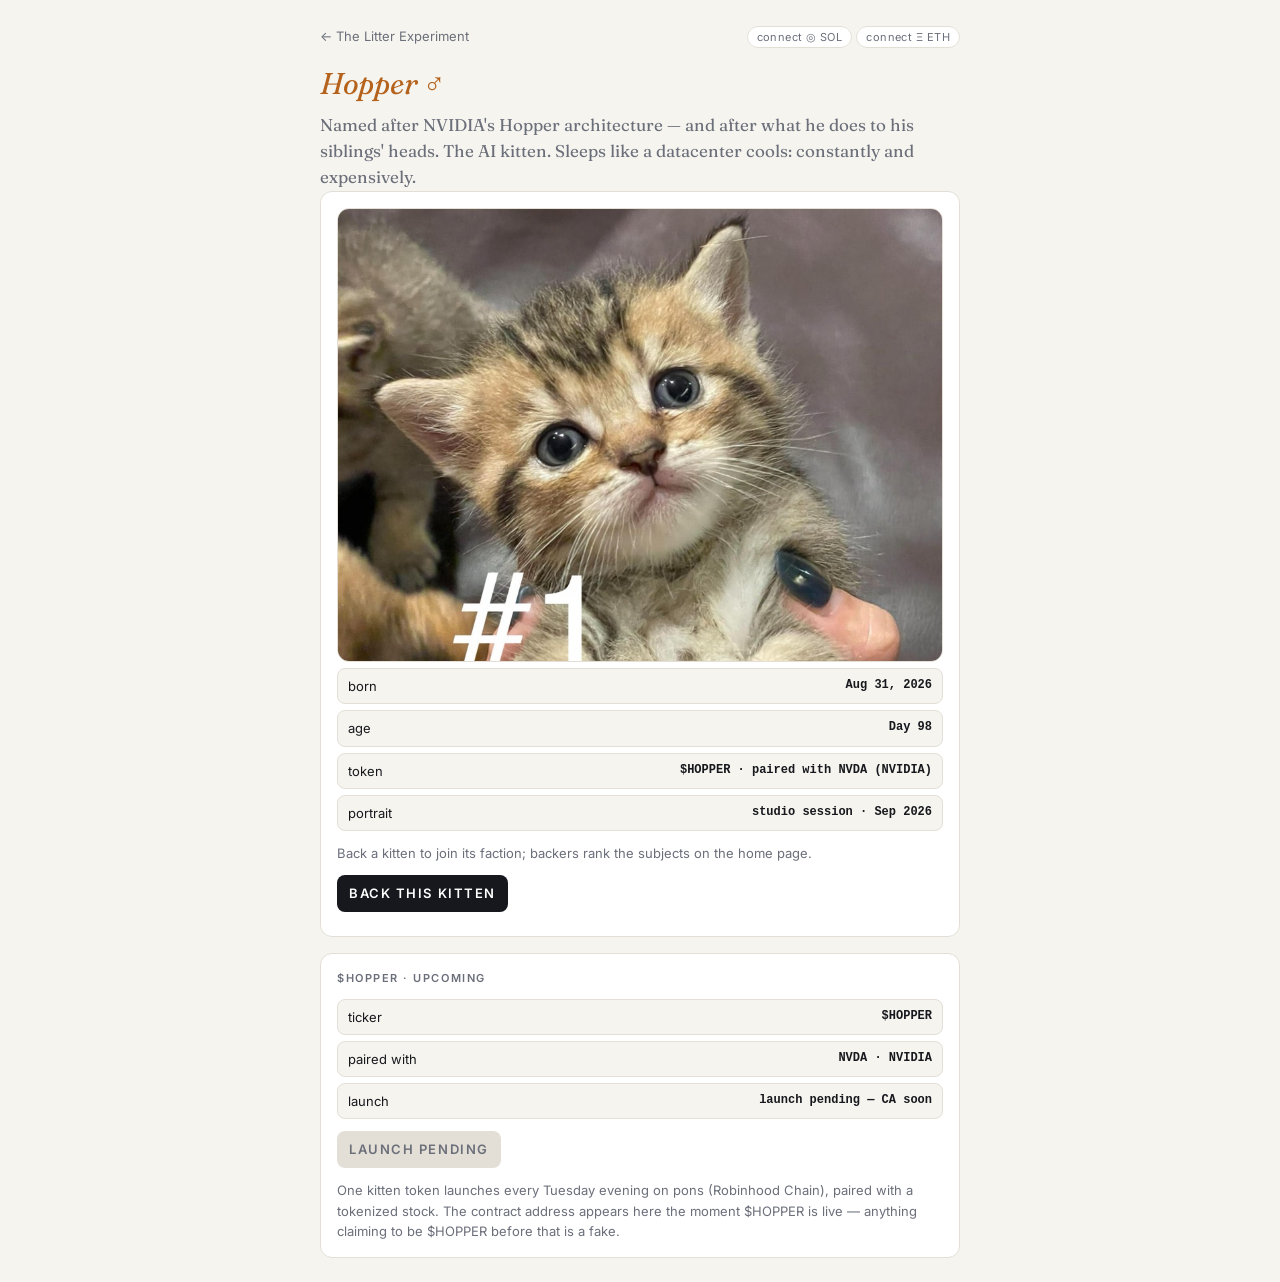
==== commit 8190f3aa: "Past launch dates without a CA read 'launch pending' instead of negative countdowns Co-Authored-By: " ====
--- a/kitten.html
+++ b/kitten.html
@@ -82,7 +82,7 @@
          <div class="row"><span>food funded</span><b>${m.cans} cans</b></div>`;
     }).catch(() => {});
   } else {
-    act.innerHTML = `<button class="pledge" disabled>${st === "tonight" ? "Launches tonight" : "Launches " + d.toLocaleDateString([], { weekday: "long", month: "short", day: "numeric" })}</button>`;
+    act.innerHTML = `<button class="pledge" disabled>${st === "tonight" ? "Launches tonight" : st === "pending" ? "Launch pending" : "Launches " + d.toLocaleDateString([], { weekday: "long", month: "short", day: "numeric" })}</button>`;
     note.textContent = "One kitten token launches every Tuesday evening on pons (Robinhood Chain), paired with a tokenized stock. The contract address appears here the moment $" + K.ticker + " is live — anything claiming to be $" + K.ticker + " before that is a fake.";
   }
 }
